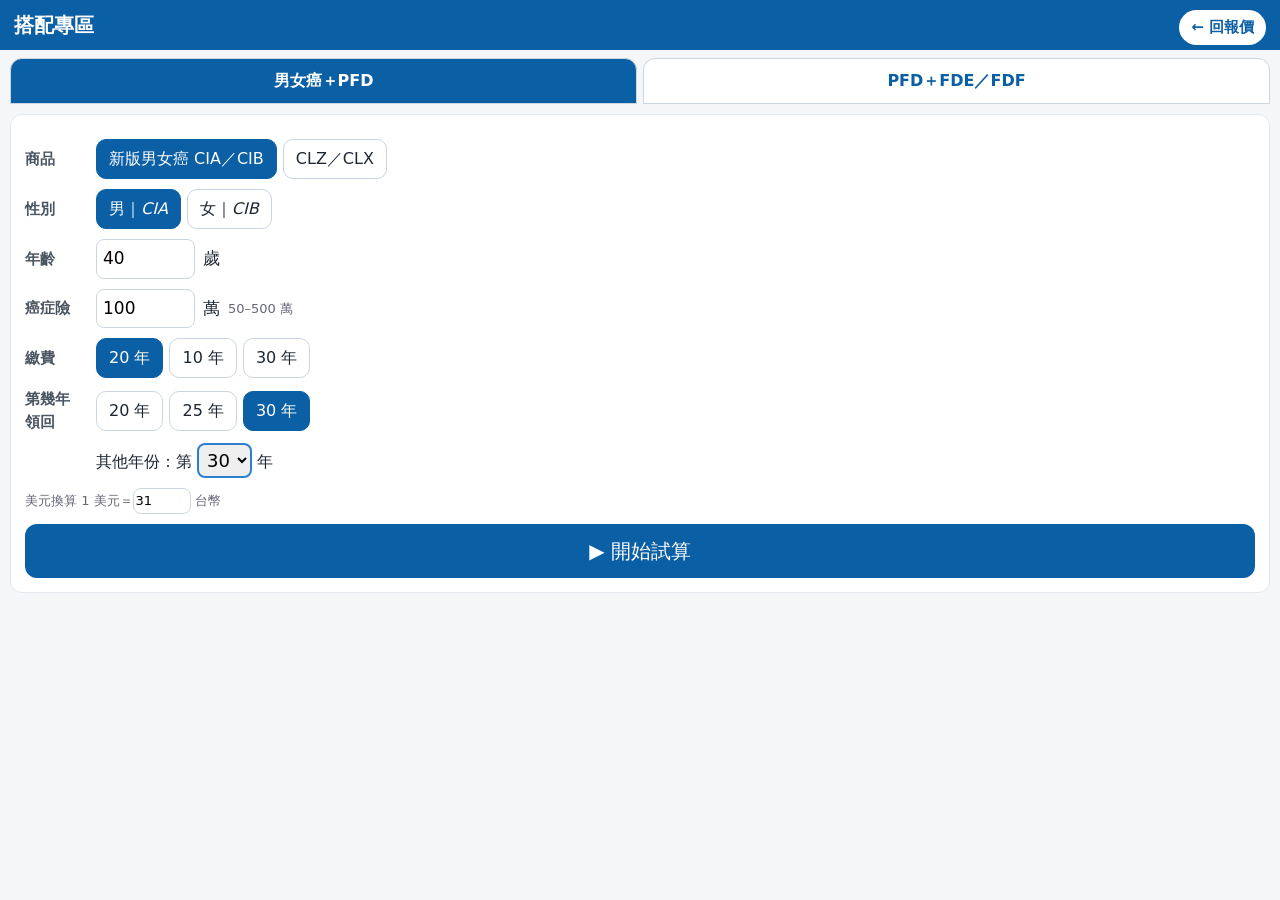
==== combo.html @ 027633bf "v1.63: 搭配專區結果區還原 v1.60 版面（保留領回/保額用語與中性標籤）" ====
<!doctype html><html lang="zh-Hant"><head><meta charset="utf-8"><meta name="viewport" content="width=device-width,initial-scale=1">
<meta name="robots" content="noindex"><title>搭配專區</title>
<style>
:root{--d:#0b5fa5;--m:#2f7fd0;--l:#e6f0fb}
body.f{--d:#a3325c;--m:#d4588a;--l:#fbe3ec}
body{font-family:"Microsoft JhengHei","微軟正黑體","PingFang TC","Noto Sans TC","Noto Sans CJK TC","Heiti TC",system-ui,-apple-system,"Segoe UI",Roboto,sans-serif;margin:0;background:#f5f6f8;color:#1d2733;font-size:18px;line-height:1.5}
header{background:var(--d);color:#fff;padding:10px 14px}header h1{margin:0;font-size:20px}
.stop{font-size:13px;color:#8a4b00;background:#fff4e5;padding:4px 14px}
.card{background:#fff;margin:10px;border-radius:14px;padding:14px;box-shadow:0 1px 3px #0002}
.row{display:flex;gap:8px;flex-wrap:wrap;margin:8px 0;align-items:center}.row>span{min-width:4.5em;font-weight:700}
.seg button{font-size:18px;padding:8px 14px;border:2px solid var(--m);background:#fff;color:var(--d);border-radius:10px}
.seg button.on{background:var(--d);color:#fff;border-color:var(--d)}
input{font-size:18px;padding:6px;width:5em;border:2px solid #ccd;border-radius:8px}
.fx{font-size:13px;color:#667}.fx input{font-size:13px;width:4em;padding:2px}
#open{font-size:20px;padding:12px;border-radius:12px;border:0;background:var(--d);color:#fff;width:100%}
.big{background:var(--l);border:3px solid var(--m)}
.big .k{font-size:15px;color:#4a5562}.big .v{font-size:30px;font-weight:800;color:var(--d)}
.grid{display:grid;grid-template-columns:1fr 1fr;gap:10px}.grid>div{background:#fff;border-radius:10px;padding:8px}
.be{font-size:22px;font-weight:800;text-align:center;margin-top:10px;color:#1e7d3c}
.no{font-size:20px;font-weight:700;color:#b3261e}
details summary{font-size:17px;font-weight:700;cursor:pointer}
table{border-collapse:collapse;width:100%;font-size:15px}th,td{border-bottom:1px solid #e3e8ef;padding:5px 4px;text-align:right}th{background:var(--l)}
tr.hit td{background:#eaf7ee;font-weight:700}
.tabs{display:flex;gap:6px;padding:8px 10px 0}.tabs button{flex:1;font-size:17px;font-weight:700;padding:10px 4px;border:2px solid var(--m);background:#fff;color:var(--d);border-radius:12px 12px 0 0}
.tabs button.on{background:var(--d);color:#fff}
/* v1.43 簡單明瞭：字體一致、細框線、結論放最上面 */
body{font-family:"Microsoft JhengHei","微軟正黑體","PingFang TC","Noto Sans TC","Noto Sans CJK TC","Heiti TC",system-ui,-apple-system,"Segoe UI",Roboto,sans-serif;font-size:17px}
.card{box-shadow:none;border:1px solid #e3e8ef;border-radius:12px}
.row{margin:10px 0}.row>span{font-size:15px;color:#4a5562;min-width:4.2em}
.seg{display:flex;flex-wrap:wrap;gap:6px}.seg button{font-size:16px;padding:7px 12px;border:1px solid #cbd5e1;color:#1d2733}.seg button.on{border-color:var(--d)}
input{font-size:17px;border:1px solid #cbd5e1}
.tabs button{border:1px solid #cbd5e1;font-size:16px}
.big{display:flex;flex-direction:column;background:#fff;border:1px solid #e3e8ef;border-top:5px solid var(--d)}
.big .be{order:-2;margin:0 0 10px;padding:8px;border-radius:10px;background:#eaf7ee;font-size:24px}
.big .k{font-size:14px}.big>.k{order:-1}.big>.v{order:-1;font-size:32px;margin-bottom:6px}
.big .no{order:-2}
.grid{gap:8px}.grid>div{background:#f7f9fc;padding:8px 10px;font-size:15px;line-height:1.45}.grid b{white-space:nowrap;font-size:17px}
details summary{padding:4px 0}
table{font-size:14px}th{font-weight:600}

/* v1.43 字體統一：正黑體 */
html,body{font-family:"Microsoft JhengHei","微軟正黑體","PingFang TC","Noto Sans TC","Noto Sans CJK TC","Heiti TC",system-ui,-apple-system,"Segoe UI",Roboto,sans-serif}
input,button,select,textarea,table{font:inherit}
</style></head><body>
<header><a href="index.html" style="float:right;background:#fff;color:var(--d);font-weight:700;font-size:15px;padding:6px 12px;border-radius:999px;text-decoration:none">← 回報價</a><h1>搭配專區</h1></header>
<nav class="tabs"><button id="tA" class="on">男女癌＋PFD</button><button id="tB">PFD＋FDE／FDF</button></nav>
<section id="secA">
<div class="card">
 <div class="row"><span>商品</span><div class="seg" id="pkb"><button data-v="new" class="on">新版男女癌 CIA／CIB</button><button data-v="old">CLZ／CLX</button></div></div>
 <div class="row"><span>性別</span><div class="seg" id="sexb"><button data-v="1" class="on">男｜<i class="cc">CIA</i></button><button data-v="2">女｜<i class="cc">CIB</i></button></div></div>
 <div class="row"><span>年齡</span><input id="age" type="number" value="40" min="0" max="60"> 歲</div>
 <div class="row"><span id="sLbl">癌症險</span><input id="clzS" type="number" value="100" min="50" max="500"> 萬 <small id="sRng" class="fx"></small></div>
 <div class="row"><span>繳費</span><div class="seg" id="tb"></div></div>
 <div class="row"><span>第幾年<br>領回</span><div class="seg" id="yb"><button data-v="20">20 年</button><button data-v="25">25 年</button><button data-v="30" class="on">30 年</button></div></div>
 <div class="row"><span></span><label style="font-size:16px">其他年份：第 <select id="ysel" style="font-size:18px;padding:4px;border:2px solid var(--m);border-radius:8px"></select> 年</label></div>
 <div class="fx">美元換算 1 美元＝<input id="fx" type="number" value="31" step="0.1"> 台幣</div>
 <button id="open" type="button" style="margin-top:10px">▶ 開始試算</button>
</div>
<div id="out"></div>
</section>
<section id="secB" hidden>
<div class="card">
 <div class="row"><span>性別</span><div class="seg" id="b_sex"><button data-v="1" class="on">男</button><button data-v="2">女</button></div></div>
 <div class="row"><span>年齡</span><input id="b_age" type="number" value="40" min="0" max="65"> 歲</div>
 <div class="row"><span>附約</span><div class="seg" id="b_rd"><button data-v="FDE" class="on">FDE 重大傷病</button><button data-v="FDF">FDF 重大疾病</button></div></div>
 <div class="row"><span>附約保額</span><input id="b_rs" type="number" value="3.5" min="1" max="10" step="0.1"> 萬美元</div>
 <div class="row"><span>第幾年<br>領回</span><div class="seg" id="b_yb"><button data-v="20">20 年</button><button data-v="25">25 年</button><button data-v="30" class="on">30 年</button></div></div>
 <div class="row"><span></span><label style="font-size:16px">其他年份：第 <select id="b_ysel" style="font-size:18px;padding:4px;border:2px solid var(--m);border-radius:8px"></select> 年</label></div>
 <div class="fx">美元換算 1 美元＝<input id="b_fx" type="number" value="31" step="0.1"> 台幣</div>
</div>
<div id="b_out"><div class="card" style="text-align:center">載入中…</div></div>
</section>
<script>window.__ENGINE_ONLY=1;window.PRODUCTS=window.PRODUCTS||[];</script>
<script src="data.js?v=152"></script><script src="data_life.js?v=152"></script><script src="data_mains.js?v=152"></script><script src="catalog.js?v=152"></script><script src="riders_rates.js?v=152"></script><script src="app.js?v=154"></script>
<script src="combo/combo.js?v=c165"></script><script src="combo/diagram.js?v=c165"></script><script src="combo/combo2.js?v=c165"></script>
<!--CFWA--><script defer src="https://static.cloudflareinsights.com/beacon.min.js" data-cf-beacon='{"token": "1f1171fedb8a47c1b04731b056bc8142"}'></script><!--/CFWA--></body></html>
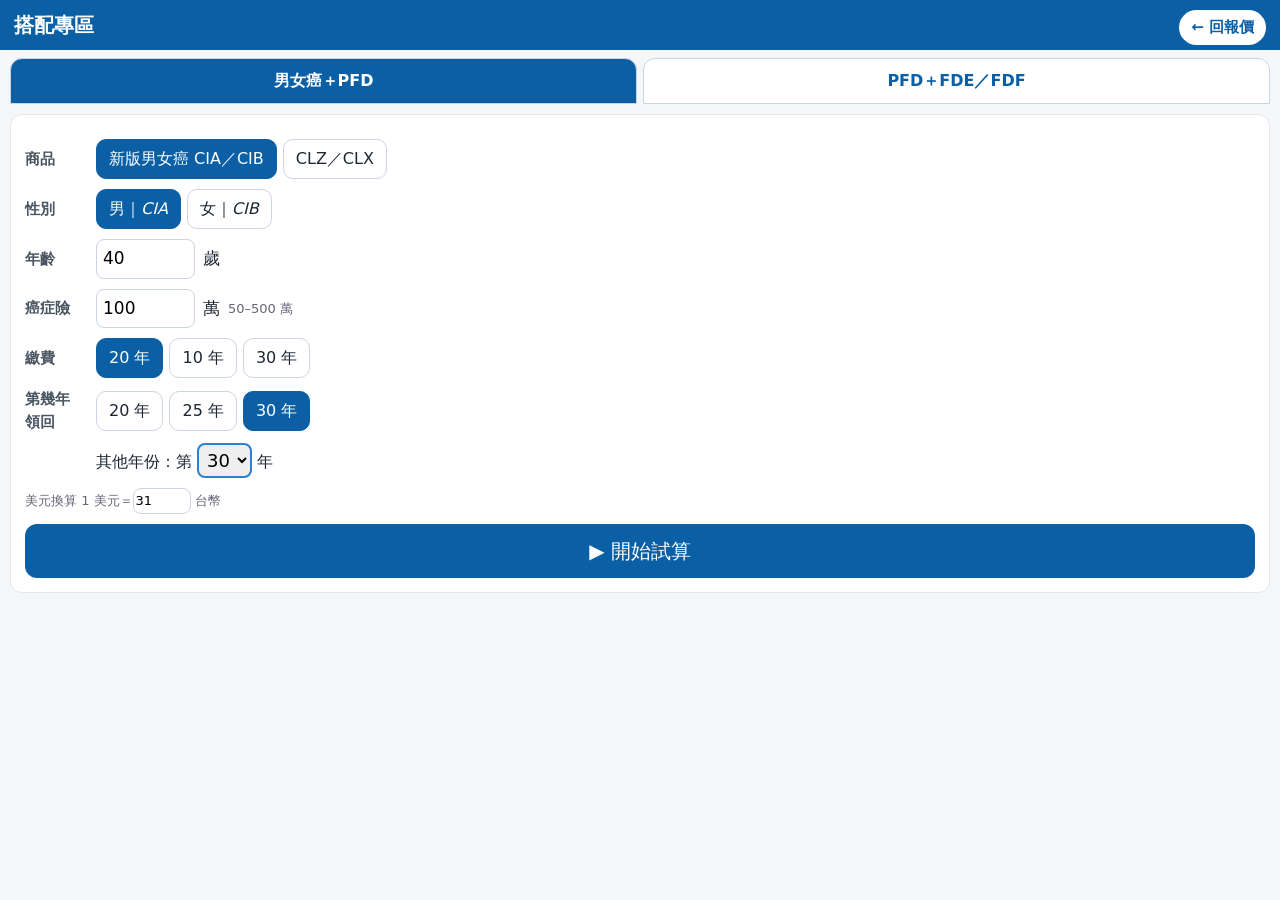
==== commit f982806a: "v1.64: 搭配專區 已領回→可領回" ====
--- a/combo.html
+++ b/combo.html
@@ -72,5 +72,5 @@
 </section>
 <script>window.__ENGINE_ONLY=1;window.PRODUCTS=window.PRODUCTS||[];</script>
 <script src="data.js?v=152"></script><script src="data_life.js?v=152"></script><script src="data_mains.js?v=152"></script><script src="catalog.js?v=152"></script><script src="riders_rates.js?v=152"></script><script src="app.js?v=154"></script>
-<script src="combo/combo.js?v=c165"></script><script src="combo/diagram.js?v=c165"></script><script src="combo/combo2.js?v=c165"></script>
+<script src="combo/combo.js?v=c165"></script><script src="combo/diagram.js?v=c167"></script><script src="combo/combo2.js?v=c165"></script>
 <!--CFWA--><script defer src="https://static.cloudflareinsights.com/beacon.min.js" data-cf-beacon='{"token": "1f1171fedb8a47c1b04731b056bc8142"}'></script><!--/CFWA--></body></html>
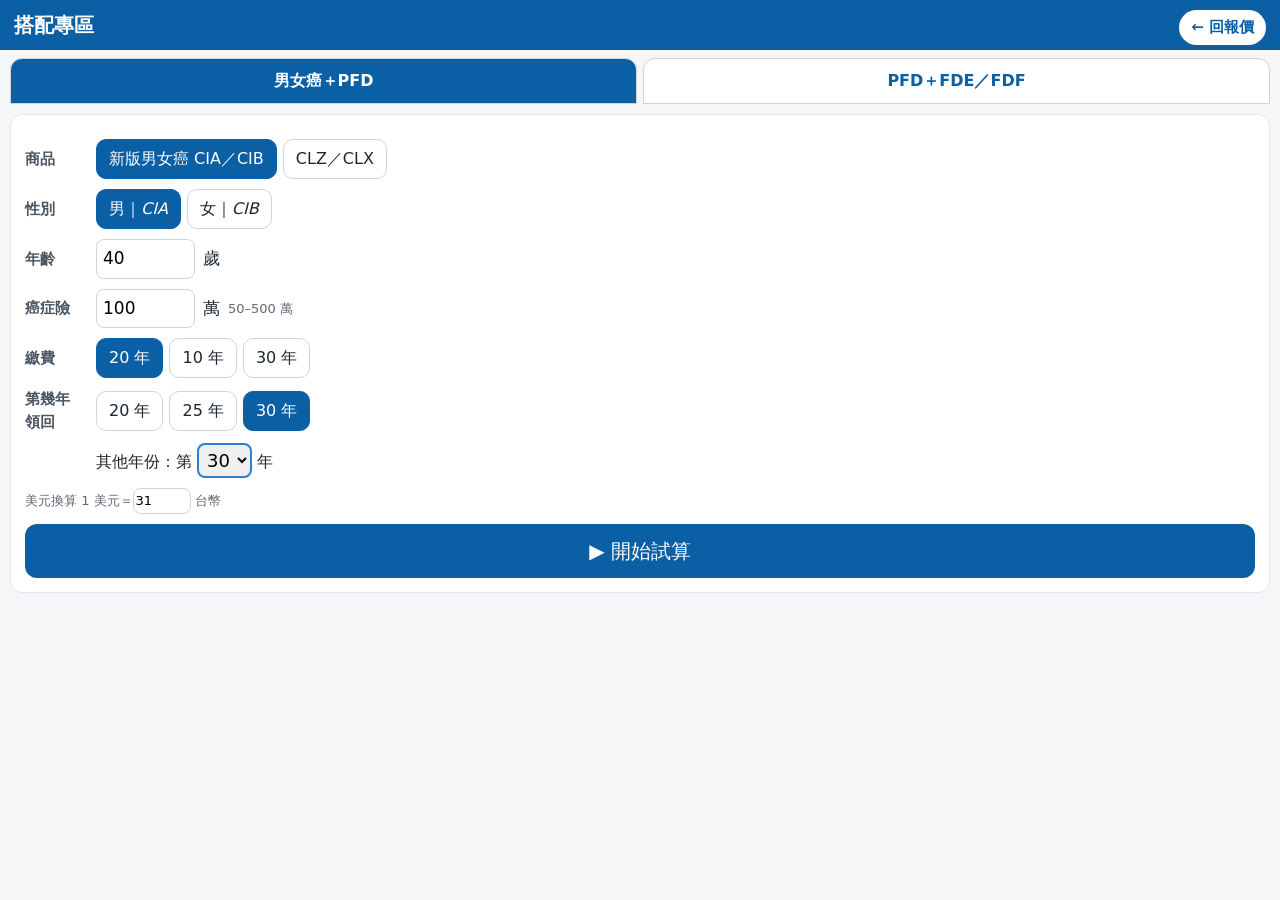
==== commit db452fc6: "v1.64: 回本後年度卡顯示 可選擇：壽險保障繼續 或 可領回" ====
--- a/combo.html
+++ b/combo.html
@@ -72,5 +72,5 @@
 </section>
 <script>window.__ENGINE_ONLY=1;window.PRODUCTS=window.PRODUCTS||[];</script>
 <script src="data.js?v=152"></script><script src="data_life.js?v=152"></script><script src="data_mains.js?v=152"></script><script src="catalog.js?v=152"></script><script src="riders_rates.js?v=152"></script><script src="app.js?v=154"></script>
-<script src="combo/combo.js?v=c165"></script><script src="combo/diagram.js?v=c167"></script><script src="combo/combo2.js?v=c165"></script>
+<script src="combo/combo.js?v=c165"></script><script src="combo/diagram.js?v=c168"></script><script src="combo/combo2.js?v=c165"></script>
 <!--CFWA--><script defer src="https://static.cloudflareinsights.com/beacon.min.js" data-cf-beacon='{"token": "1f1171fedb8a47c1b04731b056bc8142"}'></script><!--/CFWA--></body></html>
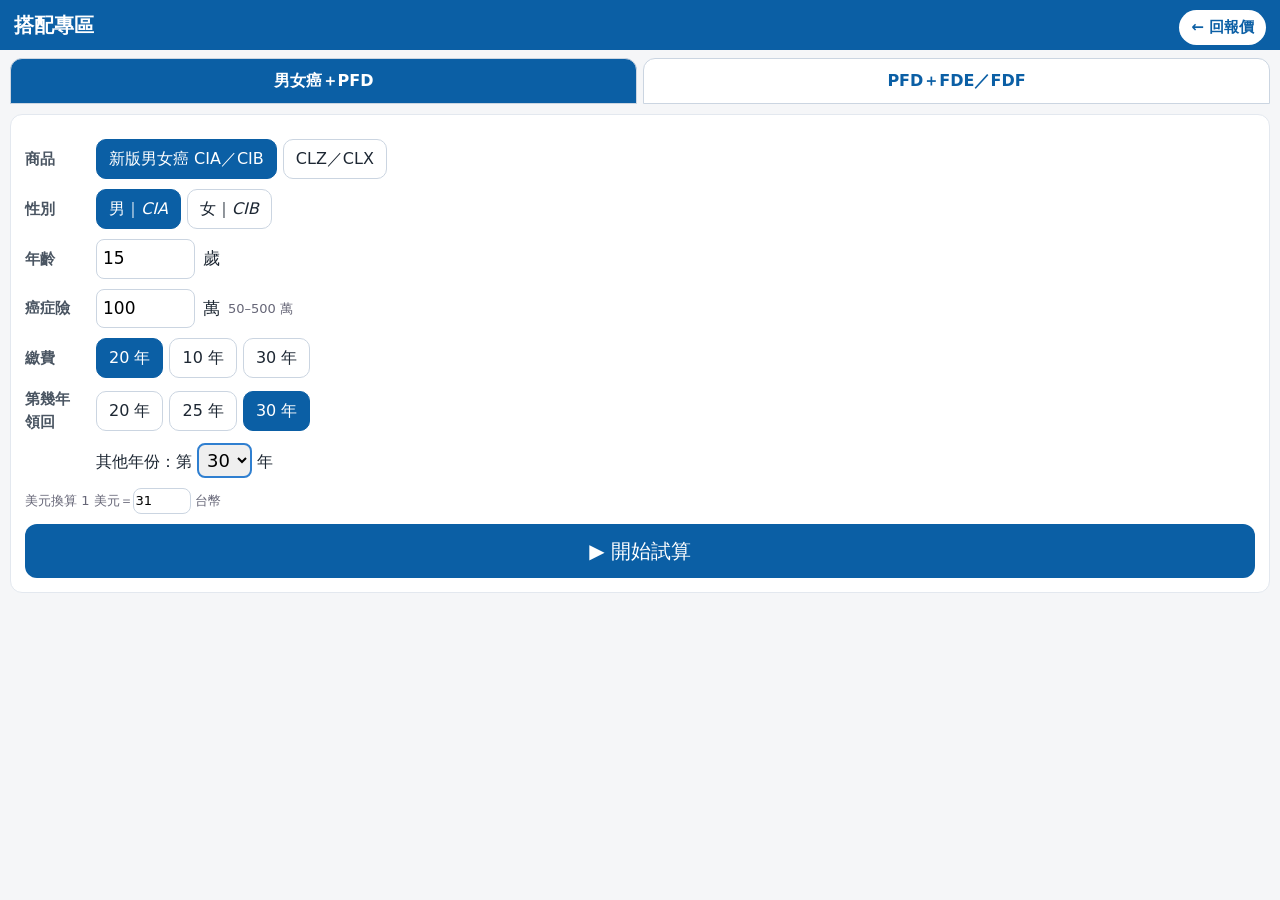
==== commit 12dfdb02: "v1.64: 搭配專區預設年齡 15 歲" ====
--- a/combo.html
+++ b/combo.html
@@ -48,7 +48,7 @@
 <div class="card">
  <div class="row"><span>商品</span><div class="seg" id="pkb"><button data-v="new" class="on">新版男女癌 CIA／CIB</button><button data-v="old">CLZ／CLX</button></div></div>
  <div class="row"><span>性別</span><div class="seg" id="sexb"><button data-v="1" class="on">男｜<i class="cc">CIA</i></button><button data-v="2">女｜<i class="cc">CIB</i></button></div></div>
- <div class="row"><span>年齡</span><input id="age" type="number" value="40" min="0" max="60"> 歲</div>
+ <div class="row"><span>年齡</span><input id="age" type="number" value="15" min="0" max="60"> 歲</div>
  <div class="row"><span id="sLbl">癌症險</span><input id="clzS" type="number" value="100" min="50" max="500"> 萬 <small id="sRng" class="fx"></small></div>
  <div class="row"><span>繳費</span><div class="seg" id="tb"></div></div>
  <div class="row"><span>第幾年<br>領回</span><div class="seg" id="yb"><button data-v="20">20 年</button><button data-v="25">25 年</button><button data-v="30" class="on">30 年</button></div></div>
@@ -61,7 +61,7 @@
 <section id="secB" hidden>
 <div class="card">
  <div class="row"><span>性別</span><div class="seg" id="b_sex"><button data-v="1" class="on">男</button><button data-v="2">女</button></div></div>
- <div class="row"><span>年齡</span><input id="b_age" type="number" value="40" min="0" max="65"> 歲</div>
+ <div class="row"><span>年齡</span><input id="b_age" type="number" value="15" min="0" max="65"> 歲</div>
  <div class="row"><span>附約</span><div class="seg" id="b_rd"><button data-v="FDE" class="on">FDE 重大傷病</button><button data-v="FDF">FDF 重大疾病</button></div></div>
  <div class="row"><span>附約保額</span><input id="b_rs" type="number" value="3.5" min="1" max="10" step="0.1"> 萬美元</div>
  <div class="row"><span>第幾年<br>領回</span><div class="seg" id="b_yb"><button data-v="20">20 年</button><button data-v="25">25 年</button><button data-v="30" class="on">30 年</button></div></div>
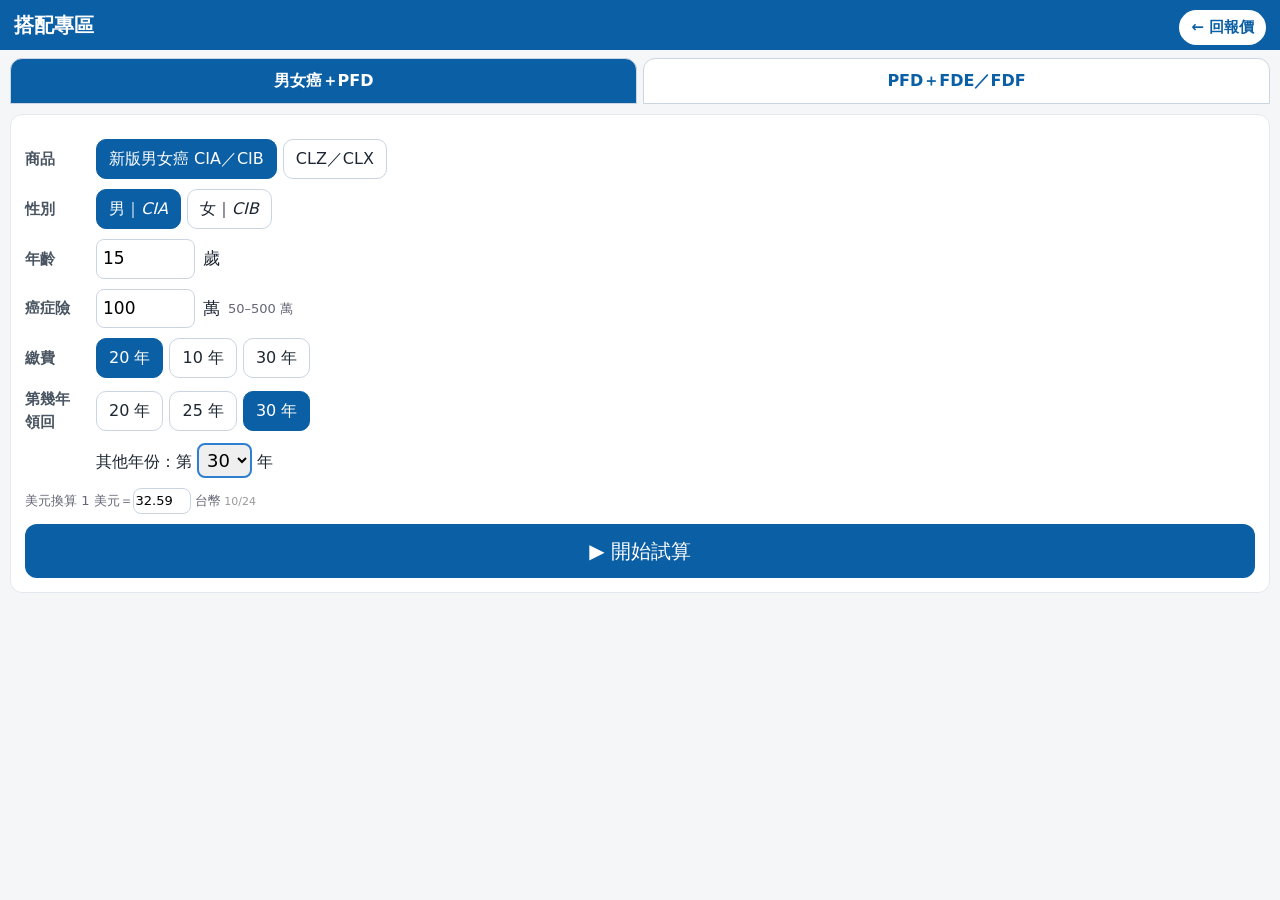
==== commit 35912d77: "v1.65: 美元換算預設每日匯價（data/fx.json；workflow 待授權）" ====
--- a/combo.html
+++ b/combo.html
@@ -72,5 +72,5 @@
 </section>
 <script>window.__ENGINE_ONLY=1;window.PRODUCTS=window.PRODUCTS||[];</script>
 <script src="data.js?v=152"></script><script src="data_life.js?v=152"></script><script src="data_mains.js?v=152"></script><script src="catalog.js?v=152"></script><script src="riders_rates.js?v=152"></script><script src="app.js?v=154"></script>
-<script src="combo/combo.js?v=c165"></script><script src="combo/diagram.js?v=c168"></script><script src="combo/combo2.js?v=c165"></script>
+<script src="combo/combo.js?v=c165"></script><script src="combo/diagram.js?v=c168"></script><script src="combo/combo2.js?v=c165"></script><script src="combo/fx.js?v=c169"></script>
 <!--CFWA--><script defer src="https://static.cloudflareinsights.com/beacon.min.js" data-cf-beacon='{"token": "1f1171fedb8a47c1b04731b056bc8142"}'></script><!--/CFWA--></body></html>
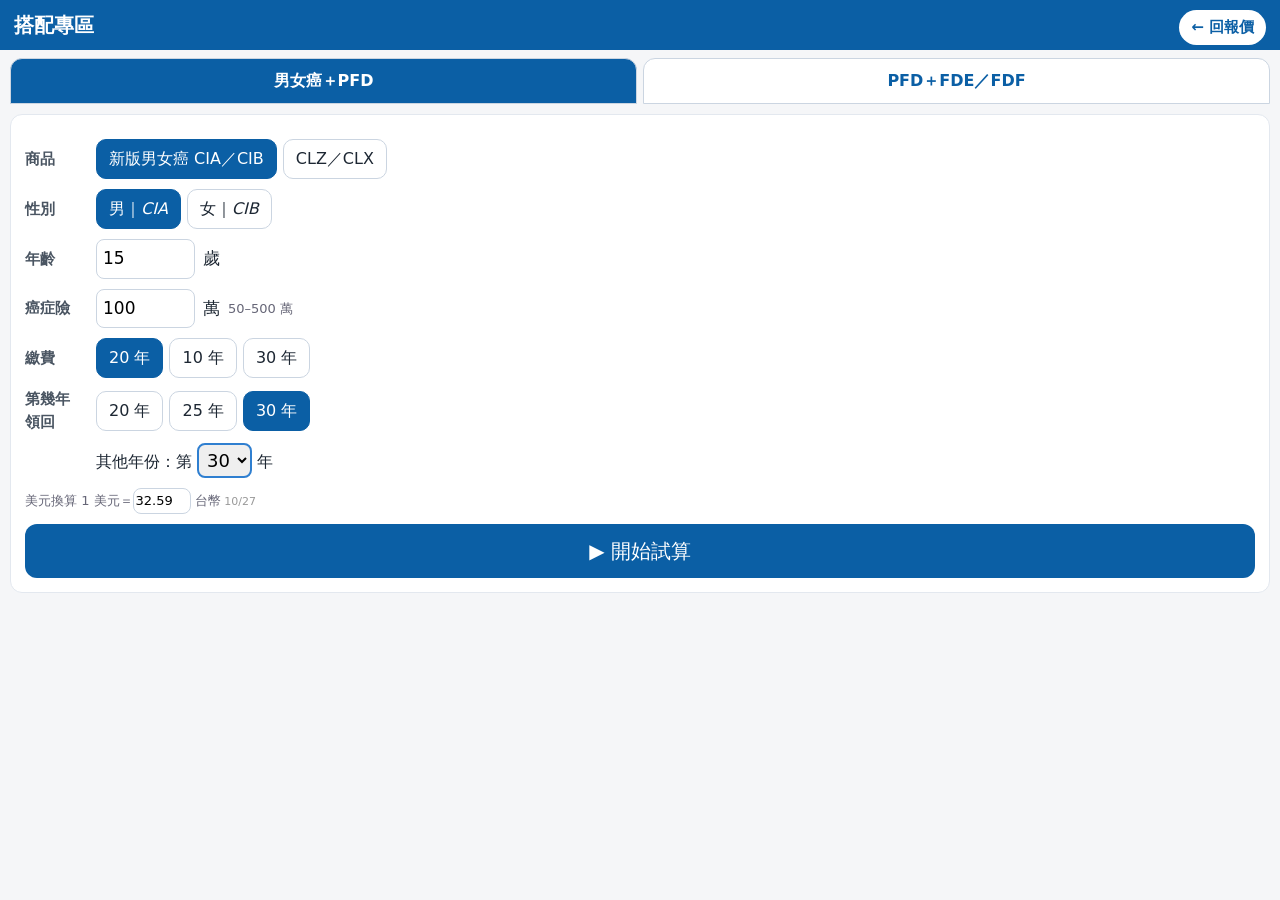
==== commit e7c7dd80: "v1.66: 示意圖繳費期依實際年期（PFD／CIA 繳費期滿）" ====
--- a/combo.html
+++ b/combo.html
@@ -72,5 +72,5 @@
 </section>
 <script>window.__ENGINE_ONLY=1;window.PRODUCTS=window.PRODUCTS||[];</script>
 <script src="data.js?v=152"></script><script src="data_life.js?v=152"></script><script src="data_mains.js?v=152"></script><script src="catalog.js?v=152"></script><script src="riders_rates.js?v=152"></script><script src="app.js?v=154"></script>
-<script src="combo/combo.js?v=c165"></script><script src="combo/diagram.js?v=c168"></script><script src="combo/combo2.js?v=c165"></script><script src="combo/fx.js?v=c169"></script>
+<script src="combo/combo.js?v=c165"></script><script src="combo/diagram.js?v=c171"></script><script src="combo/combo2.js?v=c165"></script><script src="combo/fx.js?v=c169"></script>
 <!--CFWA--><script defer src="https://static.cloudflareinsights.com/beacon.min.js" data-cf-beacon='{"token": "1f1171fedb8a47c1b04731b056bc8142"}'></script><!--/CFWA--></body></html>
